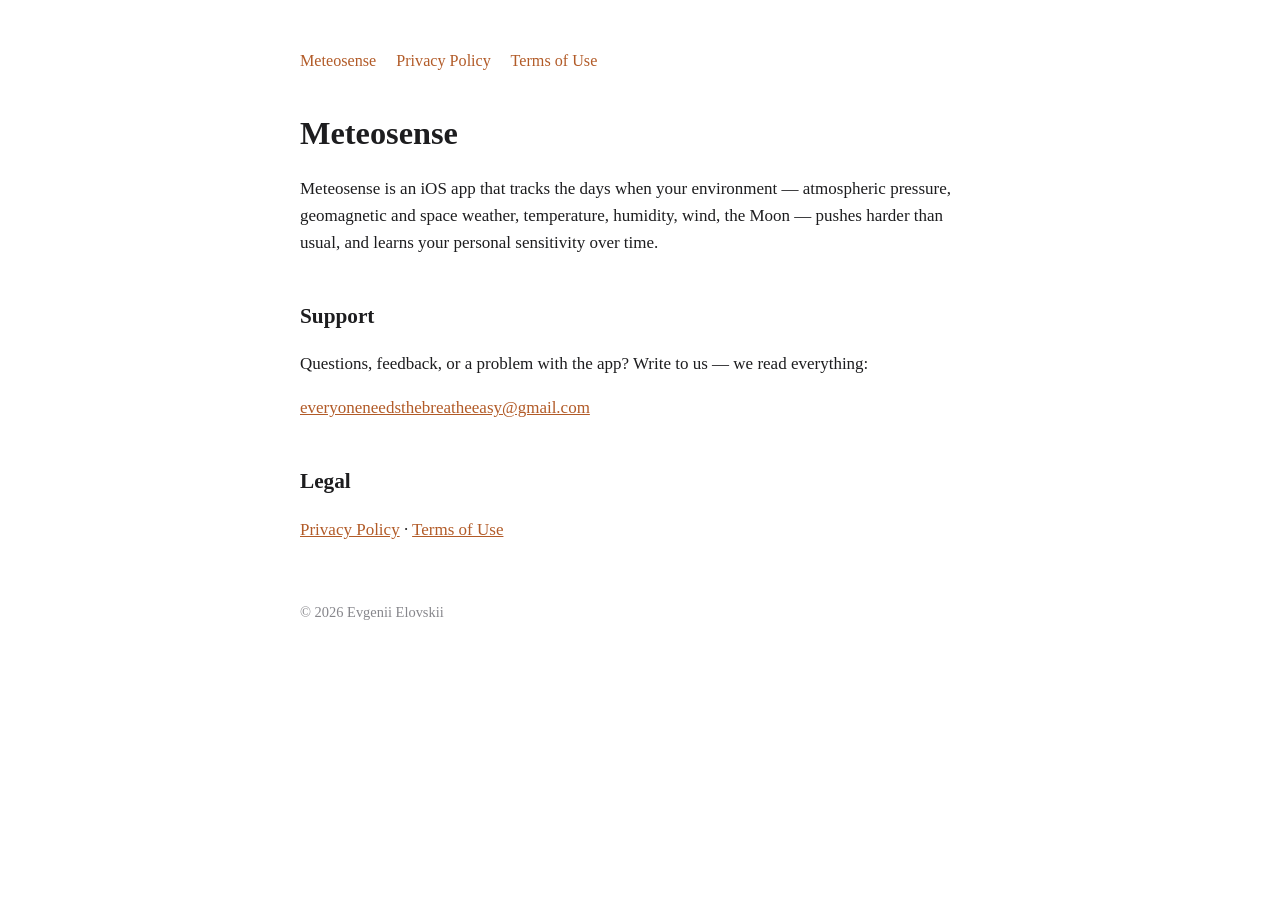
==== index.html @ d4ba09a6 "Meteosense support & legal pages (privacy, terms, support)" ====
<!DOCTYPE html>
<html lang="en">
<head>
<meta charset="utf-8">
<meta name="viewport" content="width=device-width, initial-scale=1">
<title>Meteosense — Support</title>
<style>
  body { font: 17px/1.6 -apple-system, BlinkMacSystemFont, "Segoe UI", Georgia, serif;
         color: #1d1d1f; max-width: 680px; margin: 0 auto; padding: 48px 20px 80px; }
  h1 { font-size: 1.9em; line-height: 1.2; }
  h2 { font-size: 1.25em; margin-top: 2em; }
  a { color: #b25b28; }
  nav { margin-bottom: 2.5em; font-size: 0.95em; }
  nav a { margin-right: 16px; text-decoration: none; }
  footer { margin-top: 4em; font-size: 0.85em; color: #86868b; }
  @media (prefers-color-scheme: dark) {
    body { background: #111; color: #eee; }
    a { color: #e8955c; }
    footer { color: #888; }
  }
</style>
</head>
<body>
<nav><a href="index.html">Meteosense</a> <a href="privacy.html">Privacy Policy</a> <a href="terms.html">Terms of Use</a></nav>
<h1>Meteosense</h1>
<p>Meteosense is an iOS app that tracks the days when your environment — atmospheric
pressure, geomagnetic and space weather, temperature, humidity, wind, the Moon —
pushes harder than usual, and learns your personal sensitivity over time.</p>

<h2>Support</h2>
<p>Questions, feedback, or a problem with the app? Write to us — we read everything:</p>
<p><a href="mailto:everyoneneedsthebreatheeasy@gmail.com">everyoneneedsthebreatheeasy@gmail.com</a></p>

<h2>Legal</h2>
<p><a href="privacy.html">Privacy Policy</a> · <a href="terms.html">Terms of Use</a></p>

<footer>&copy; 2026 Evgenii Elovskii</footer>
</body>
</html>
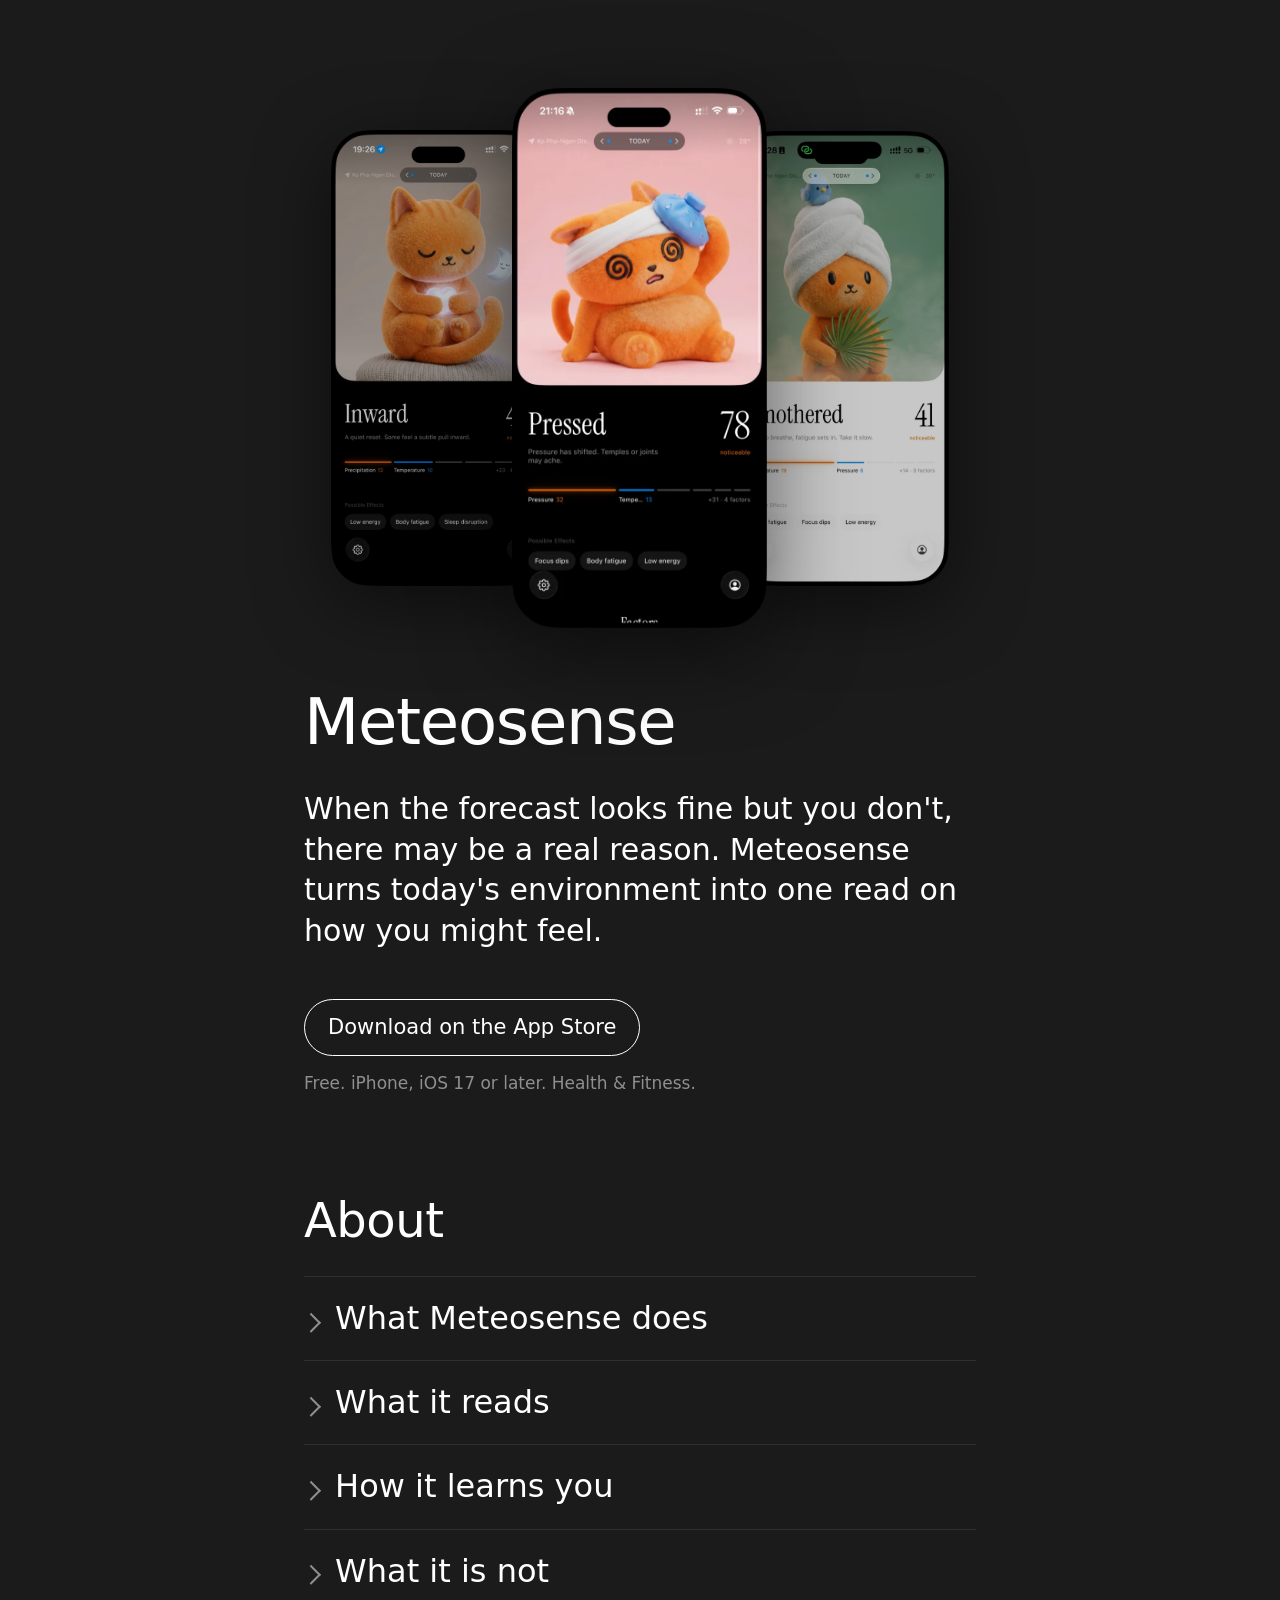
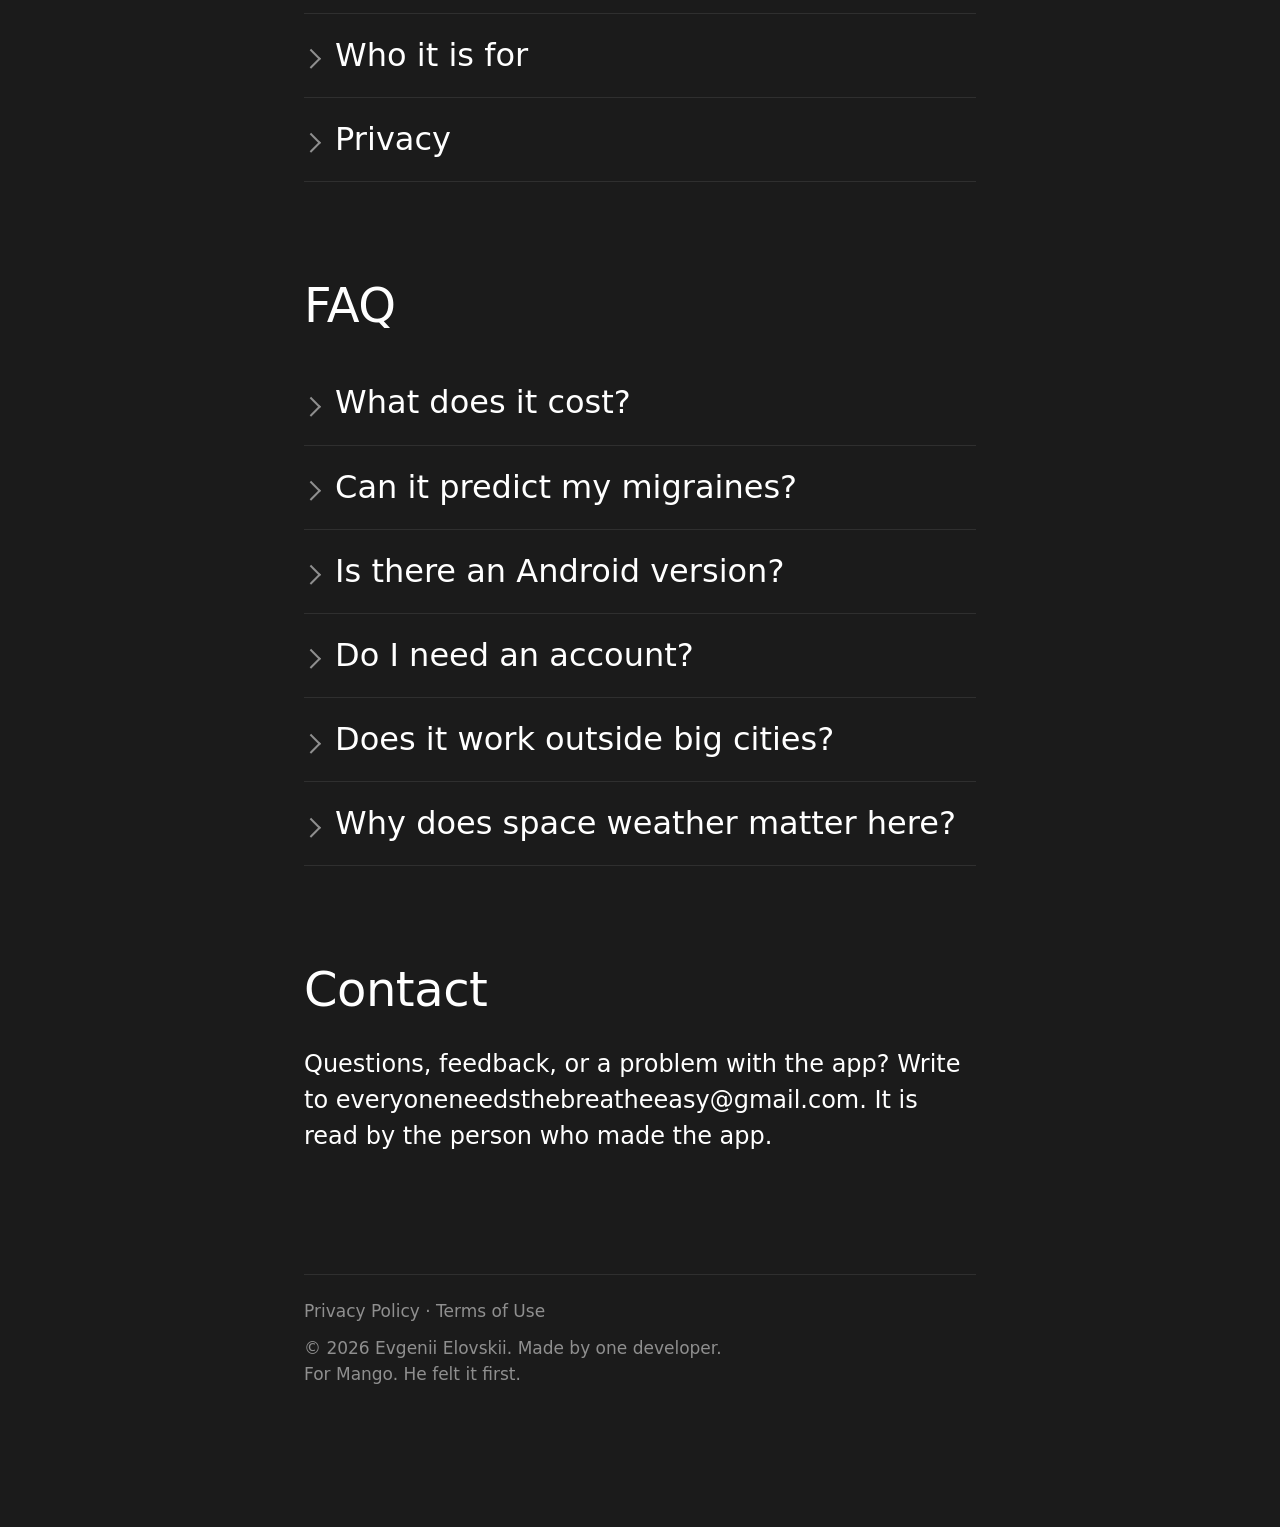
==== commit 0be85c88: "Turn the support page into a product page The site was a bare support stub with no link to the App S" ====
--- a/index.html
+++ b/index.html
@@ -3,37 +3,253 @@
 <head>
 <meta charset="utf-8">
 <meta name="viewport" content="width=device-width, initial-scale=1">
-<title>Meteosense — Support</title>
-<style>
-  body { font: 17px/1.6 -apple-system, BlinkMacSystemFont, "Segoe UI", Georgia, serif;
-         color: #1d1d1f; max-width: 680px; margin: 0 auto; padding: 48px 20px 80px; }
-  h1 { font-size: 1.9em; line-height: 1.2; }
-  h2 { font-size: 1.25em; margin-top: 2em; }
-  a { color: #b25b28; }
-  nav { margin-bottom: 2.5em; font-size: 0.95em; }
-  nav a { margin-right: 16px; text-decoration: none; }
-  footer { margin-top: 4em; font-size: 0.85em; color: #86868b; }
-  @media (prefers-color-scheme: dark) {
-    body { background: #111; color: #eee; }
-    a { color: #e8955c; }
-    footer { color: #888; }
-  }
-</style>
+<title>Meteosense: Weather &amp; Fatigue — iOS app for weather-sensitive days</title>
+<meta name="description" content="Meteosense is a free iOS app that scores how hard today's environment is pushing on you: barometric pressure, temperature, humidity, wind, geomagnetic storms, solar flares and the Moon. It names the day and learns your personal sensitivity. Not a weather app, not a medical tool.">
+<link rel="canonical" href="https://elovskii.github.io/meteosense_app/">
+<meta name="apple-itunes-app" content="app-id=6755950801">
+<meta property="og:type" content="website">
+<meta property="og:title" content="Meteosense: Weather &amp; Fatigue">
+<meta property="og:description" content="Free iOS app that reads today's environmental load, pressure, geomagnetic storms, the Moon, and learns which factors are your triggers.">
+<meta property="og:url" content="https://elovskii.github.io/meteosense_app/">
+<meta property="og:image" content="https://elovskii.github.io/meteosense_app/img/og.jpg">
+<meta property="og:image:width" content="1200">
+<meta property="og:image:height" content="630">
+<meta property="og:image:alt" content="Meteosense showing a day named Pressed with a load of 78.">
+<meta name="twitter:card" content="summary_large_image">
+<meta name="twitter:image" content="https://elovskii.github.io/meteosense_app/img/og.jpg">
+<link rel="stylesheet" href="style.css">
 </head>
 <body>
-<nav><a href="index.html">Meteosense</a> <a href="privacy.html">Privacy Policy</a> <a href="terms.html">Terms of Use</a></nav>
+<div class="hero">
+  <img class="hero-shot hero-side" src="img/shot-inward.webp" width="560" height="1186"
+       decoding="async"
+       alt="Meteosense on a quiet day: the day is named Inward, with precipitation and temperature as the leading factors.">
+  <img class="hero-shot hero-main" src="img/shot-pressed.webp" width="560" height="1185"
+       decoding="async" fetchpriority="high"
+       alt="Meteosense on a heavy day: the day is named Pressed with a load of 78, driven by pressure and temperature, and possible effects listed as focus dips, body fatigue and low energy.">
+  <img class="hero-shot hero-side" src="img/shot-smothered.webp" width="560" height="1185"
+       decoding="async"
+       alt="Meteosense on a humid day: the day is named Smothered, with temperature and pressure leading.">
+</div>
+
 <h1>Meteosense</h1>
-<p>Meteosense is an iOS app that tracks the days when your environment — atmospheric
-pressure, geomagnetic and space weather, temperature, humidity, wind, the Moon —
-pushes harder than usual, and learns your personal sensitivity over time.</p>
-
-<h2>Support</h2>
-<p>Questions, feedback, or a problem with the app? Write to us — we read everything:</p>
-<p><a href="mailto:everyoneneedsthebreatheeasy@gmail.com">everyoneneedsthebreatheeasy@gmail.com</a></p>
-
-<h2>Legal</h2>
-<p><a href="privacy.html">Privacy Policy</a> · <a href="terms.html">Terms of Use</a></p>
-
-<footer>&copy; 2026 Evgenii Elovskii</footer>
+
+<p class="lede">When the forecast looks fine but you don't, there may be a real reason.
+Meteosense turns today's environment into one read on how you might feel.</p>
+
+<div class="cta">
+  <a href="https://apps.apple.com/app/id6755950801">Download on the App Store</a>
+  <p class="muted">Free. iPhone, iOS 17 or later. Health &amp; Fitness.</p>
+</div>
+
+<h2>About</h2>
+
+<details>
+  <summary>What Meteosense does</summary>
+  <div>
+    <p>It scores the environmental factors most weather apps treat as just "weather", measures
+    each one against what is normal for your area rather than against a global average, and adds
+    them into a single load number for the day. Calm days read calm, heavy days stand out.</p>
+    <p>Every day also gets a name, its character, for example <em>Pressed</em>, <em>Wired</em>,
+    <em>Smothered</em> or <em>Settled</em>, so an off day has a description and not only a score.</p>
+  </div>
+</details>
+
+<details>
+  <summary>What it reads</summary>
+  <div>
+    <ul>
+      <li>Barometric pressure, and how fast it is shifting.</li>
+      <li>Temperature, temperature swings, humidity and wind.</li>
+      <li>Geomagnetic activity (Kp index) and solar flares.</li>
+      <li>The Moon phase.</li>
+      <li>The rate of change of all of the above, which is often what you feel rather than the
+      value itself.</li>
+    </ul>
+  </div>
+</details>
+
+<details>
+  <summary>How it learns you</summary>
+  <div>
+    <p>You rate how you actually felt. Meteosense compares your ratings against the factors that
+    were active on those days and works out which ones are your personal triggers, then reweights
+    them. Two people in the same city can end up with different reads on the same day, because
+    they are not sensitive to the same things.</p>
+    <p>This takes real days to settle. The first weeks are the app learning you.</p>
+  </div>
+</details>
+
+<details>
+  <summary>What it is not</summary>
+  <div>
+    <p>It is not a weather app. Weather apps tell you what the sky is doing. Meteosense estimates
+    what the day may be doing to you, and it will call a sunny day heavy if the pressure and the
+    geomagnetic activity say so.</p>
+    <p>It is not a medical device and not a symptom diary. It describes environmental load, not
+    medical conditions. It does not record attacks or medication, it does not diagnose or treat
+    anything, and it does not replace advice from a clinician.</p>
+  </div>
+</details>
+
+<details>
+  <summary>Who it is for</summary>
+  <div>
+    <p>People who notice that certain days hit them harder and cannot explain why: pressure
+    headaches and migraine, fatigue on grey or humid days, poor sleep around a full moon, aches
+    before a front, sensitivity to geomagnetic storms.</p>
+    <p>If you have ever been told it is all in your head, this app exists to check whether your
+    environment had a hand in it.</p>
+  </div>
+</details>
+
+<details>
+  <summary>Privacy</summary>
+  <div>
+    <p>Your location is rounded to roughly 11 km before anything is requested. Your rating history
+    stays on your device. There is no account, no ads, no cross-app tracking and nothing sold.
+    Details in the <a href="privacy.html">Privacy Policy</a>.</p>
+  </div>
+</details>
+
+<h2>FAQ</h2>
+
+<details>
+  <summary>What does it cost?</summary>
+  <div>
+    <p>Free to download, with full access for the first 10 days. After that today's score, your
+    day archetype and your daily check-in stay free. An optional Premium subscription, monthly or
+    annual, keeps the full factor breakdown, your history and your personal trigger map.</p>
+  </div>
+</details>
+
+<details>
+  <summary>Can it predict my migraines?</summary>
+  <div>
+    <p>No. It flags the days when barometric and geomagnetic swings run high, so a hard day is
+    less of a surprise, and it can warn you the night before one. Whether that turns into an
+    attack depends on far more than the weather. It is a heads-up, not a prediction and not a
+    medical tool.</p>
+  </div>
+</details>
+
+<details>
+  <summary>Is there an Android version?</summary>
+  <div>
+    <p>No. Meteosense is iPhone only, iOS 17 or later. There is no Android, iPad or web version.</p>
+  </div>
+</details>
+
+<details>
+  <summary>Do I need an account?</summary>
+  <div>
+    <p>No. There is no sign-up, no name and no email. The app asks for your location, or you can
+    type in a city instead.</p>
+  </div>
+</details>
+
+<details>
+  <summary>Does it work outside big cities?</summary>
+  <div>
+    <p>Yes, anywhere. Each factor is scored against the climate normal for your own coordinates,
+    so a humid day in the tropics and a humid day in a dry continental winter are not treated the
+    same way.</p>
+  </div>
+</details>
+
+<details>
+  <summary>Why does space weather matter here?</summary>
+  <div>
+    <p>Geomagnetic storms and solar flares are the part ordinary weather apps do not surface at
+    all, and many sensitive people report reacting to them. Meteosense tracks the Kp index and
+    flare activity alongside the atmospheric factors, so a clear, calm-looking day can still read
+    as heavy.</p>
+  </div>
+</details>
+
+<h2>Contact</h2>
+<p>Questions, feedback, or a problem with the app? Write to
+<a href="mailto:everyoneneedsthebreatheeasy@gmail.com">everyoneneedsthebreatheeasy@gmail.com</a>.
+It is read by the person who made the app.</p>
+
+<footer>
+  <p class="footer-links"><a href="privacy.html">Privacy Policy</a> · <a href="terms.html">Terms of Use</a></p>
+  <p>&copy; 2026 Evgenii Elovskii. Made by one developer.<br>
+  For Mango. He felt it first.</p>
+</footer>
+
+<script type="application/ld+json">
+{
+  "@context": "https://schema.org",
+  "@graph": [
+    {
+      "@type": "SoftwareApplication",
+      "name": "Meteosense: Weather & Fatigue",
+      "alternateName": "Meteosense",
+      "operatingSystem": "iOS 17.0 or later",
+      "applicationCategory": "HealthApplication",
+      "applicationSubCategory": "Weather sensitivity / biometeorology",
+      "downloadUrl": "https://apps.apple.com/app/id6755950801",
+      "installUrl": "https://apps.apple.com/app/id6755950801",
+      "url": "https://elovskii.github.io/meteosense_app/",
+      "description": "Meteosense scores how hard today's environment is pushing on you: barometric pressure, temperature, humidity, wind, geomagnetic storms (Kp index), solar flares and the Moon phase, each measured against what is normal for your area and summed into one daily load number. It names the day's state and learns which factors are your personal triggers from your own ratings. It is not a weather app and not a medical tool.",
+      "author": { "@type": "Person", "name": "Evgenii Elovskii" },
+      "publisher": { "@type": "Person", "name": "Evgenii Elovskii" },
+      "offers": {
+        "@type": "Offer",
+        "price": "0",
+        "priceCurrency": "USD",
+        "description": "Free to download. Today's score, day archetype and daily check-in are free. Optional Premium subscription unlocks the full factor breakdown, history and personal trigger map."
+      },
+      "featureList": [
+        "Daily environmental load score from pressure, temperature, humidity, wind and rate of change",
+        "Space weather: geomagnetic storm (Kp index) and solar flare tracking",
+        "Moon phase sensitivity",
+        "Named day states such as Pressed, Wired, Smothered and Settled",
+        "Personal sensitivity learned from your own day ratings",
+        "Seven-day outlook with a heads-up before a heavy day",
+        "Location rounded to about 11 km, history kept on device"
+      ],
+      "isAccessibleForFree": true,
+      "inLanguage": "en"
+    },
+    {
+      "@type": "FAQPage",
+      "mainEntity": [
+        {
+          "@type": "Question",
+          "name": "What does Meteosense cost?",
+          "acceptedAnswer": { "@type": "Answer", "text": "Free to download, with full access for the first 10 days. After that today's score, your day archetype and your daily check-in stay free. An optional Premium subscription, monthly or annual, keeps the full factor breakdown, your history and your personal trigger map." }
+        },
+        {
+          "@type": "Question",
+          "name": "Can Meteosense predict my migraines?",
+          "acceptedAnswer": { "@type": "Answer", "text": "No. It flags the days when barometric and geomagnetic swings run high, so a hard day is less of a surprise, and it can warn you the night before one. Whether that turns into an attack depends on far more than the weather. It is a heads-up, not a prediction and not a medical tool." }
+        },
+        {
+          "@type": "Question",
+          "name": "Is there an Android version of Meteosense?",
+          "acceptedAnswer": { "@type": "Answer", "text": "No. Meteosense is iPhone only, iOS 17 or later. There is no Android, iPad or web version." }
+        },
+        {
+          "@type": "Question",
+          "name": "Do I need an account to use Meteosense?",
+          "acceptedAnswer": { "@type": "Answer", "text": "No. There is no sign-up, no name and no email. The app asks for your location, or you can type in a city instead." }
+        },
+        {
+          "@type": "Question",
+          "name": "Does Meteosense work outside big cities?",
+          "acceptedAnswer": { "@type": "Answer", "text": "Yes, anywhere. Each factor is scored against the climate normal for your own coordinates, so a humid day in the tropics and a humid day in a dry continental winter are not treated the same way." }
+        },
+        {
+          "@type": "Question",
+          "name": "Why does space weather matter in Meteosense?",
+          "acceptedAnswer": { "@type": "Answer", "text": "Geomagnetic storms and solar flares are the part ordinary weather apps do not surface at all, and many sensitive people report reacting to them. Meteosense tracks the Kp index and flare activity alongside the atmospheric factors, so a clear, calm-looking day can still read as heavy." }
+        }
+      ]
+    }
+  ]
+}
+</script>
 </body>
 </html>
--- a/style.css
+++ b/style.css
@@ -0,0 +1,198 @@
+/* Meteosense site style. Dark, system sans, large type, single 720px column. */
+
+:root {
+  color-scheme: dark;
+  --bg: #1b1b1b;
+  --fg: #ffffff;
+  --muted: #8f8f8f;
+  --rule: #2f2f2f;
+  --accent: #e8955c;
+}
+
+* { box-sizing: border-box; }
+
+body {
+  margin: 0 auto;
+  max-width: 720px;
+  padding: clamp(40px, 8vw, 88px) 24px clamp(80px, 14vw, 140px);
+  background: var(--bg);
+  color: var(--fg);
+  font-family: ui-sans-serif, system-ui, -apple-system, BlinkMacSystemFont, "Segoe UI", sans-serif;
+  font-size: clamp(18px, 2.4vw, 24px);
+  line-height: 1.5;
+  font-weight: 400;
+  -webkit-font-smoothing: antialiased;
+  text-rendering: optimizeLegibility;
+}
+
+/* Wordmark row */
+nav {
+  font-size: clamp(15px, 1.7vw, 17px);
+  color: var(--muted);
+  margin-bottom: clamp(28px, 5vw, 48px);
+}
+nav a { color: var(--muted); margin-right: 20px; }
+nav a:hover { color: var(--fg); }
+
+h1 {
+  font-size: clamp(40px, 7.2vw, 64px);
+  line-height: 1.08;
+  font-weight: 500;
+  letter-spacing: -0.02em;
+  margin: 0 0 clamp(20px, 3vw, 32px);
+}
+
+h2 {
+  font-size: clamp(28px, 5vw, 48px);
+  line-height: 1.15;
+  font-weight: 400;
+  letter-spacing: -0.01em;
+  margin: clamp(56px, 9vw, 96px) 0 clamp(16px, 2.4vw, 28px);
+}
+
+h3 {
+  font-size: clamp(19px, 2.4vw, 24px);
+  font-weight: 500;
+  margin: 2em 0 0.4em;
+}
+
+p { margin: 0 0 1em; }
+p:last-child { margin-bottom: 0; }
+
+.lede { font-size: clamp(20px, 3vw, 30px); line-height: 1.35; font-weight: 400; }
+.muted { color: var(--muted); font-size: clamp(15px, 1.7vw, 17px); }
+
+a { color: var(--fg); text-decoration: none; }
+a:hover { text-decoration: underline; text-underline-offset: 4px; }
+a.plain { color: var(--muted); }
+a.plain:hover { color: var(--fg); }
+
+/* App Store call to action */
+.cta { margin: clamp(32px, 5vw, 48px) 0 0; }
+.cta a {
+  display: inline-block;
+  padding: 0.55em 1.1em;
+  border: 1px solid var(--fg);
+  border-radius: 999px;
+  font-size: clamp(17px, 2vw, 21px);
+  transition: background 0.15s ease, color 0.15s ease;
+}
+.cta a:hover { background: var(--fg); color: var(--bg); text-decoration: none; }
+.cta .muted { margin-top: 0.9em; }
+
+/* Hero: three app screens fanned out, centre one in front */
+.hero {
+  display: flex;
+  justify-content: center;
+  align-items: center;
+  margin: 0 0 clamp(36px, 5.5vw, 60px);
+}
+.hero-shot {
+  display: block;
+  height: auto;
+  width: 32%;
+  filter: drop-shadow(0 22px 44px rgba(0, 0, 0, 0.55));
+}
+.hero-main {
+  width: 38%;
+  position: relative;
+  z-index: 2;
+}
+.hero-side {
+  z-index: 1;
+  filter: drop-shadow(0 18px 36px rgba(0, 0, 0, 0.5)) brightness(0.78);
+}
+.hero-side:first-child { margin-right: -5%; }
+.hero-side:last-child { margin-left: -5%; }
+
+/* Light entrance: the centre screen rises, the two behind it fan outwards */
+@keyframes heroRise {
+  from { opacity: 0; transform: translateY(26px) scale(0.97); }
+  to   { opacity: 1; transform: none; }
+}
+@keyframes heroFanLeft {
+  from { opacity: 0; transform: translate(9%, 18px) scale(0.94); }
+  to   { opacity: 1; transform: none; }
+}
+@keyframes heroFanRight {
+  from { opacity: 0; transform: translate(-9%, 18px) scale(0.94); }
+  to   { opacity: 1; transform: none; }
+}
+.hero-main { animation: heroRise 0.8s cubic-bezier(0.2, 0.7, 0.3, 1) 0.05s both; }
+.hero-side:first-child { animation: heroFanLeft 0.8s cubic-bezier(0.2, 0.7, 0.3, 1) 0.22s both; }
+.hero-side:last-child { animation: heroFanRight 0.8s cubic-bezier(0.2, 0.7, 0.3, 1) 0.32s both; }
+
+h1, .lede, .cta { animation: heroRise 0.7s cubic-bezier(0.2, 0.7, 0.3, 1) both; }
+h1 { animation-delay: 0.30s; }
+.lede { animation-delay: 0.38s; }
+.cta { animation-delay: 0.46s; }
+
+@media (prefers-reduced-motion: reduce) {
+  .hero-shot, h1, .lede, .cta { animation: none; }
+}
+
+/* One screen is enough on a phone; three would be unreadable */
+@media (max-width: 600px) {
+  .hero-side { display: none; }
+  .hero-main { width: 58%; }
+}
+
+ul { padding-left: 1.1em; margin: 0 0 1em; }
+li { margin-bottom: 0.45em; }
+li:last-child { margin-bottom: 0; }
+
+/* Accordion rows, one per line, chevron on the left */
+details { border-bottom: 1px solid var(--rule); }
+details:first-of-type { border-top: 1px solid var(--rule); }
+
+summary {
+  display: flex;
+  align-items: baseline;
+  gap: 0.55em;
+  list-style: none;
+  cursor: pointer;
+  padding: clamp(14px, 2vw, 20px) 0;
+  font-size: clamp(20px, 3.2vw, 32px);
+  line-height: 1.35;
+  font-weight: 400;
+}
+summary::-webkit-details-marker { display: none; }
+
+summary::before {
+  content: "";
+  flex: none;
+  width: 0.36em;
+  height: 0.36em;
+  margin-top: 0.16em;
+  border-right: 2px solid var(--muted);
+  border-bottom: 2px solid var(--muted);
+  transform: rotate(-45deg);
+  transition: transform 0.18s ease;
+}
+details[open] summary::before { transform: rotate(45deg); }
+summary:hover::before { border-color: var(--fg); }
+
+details > div {
+  padding: 0 0 clamp(20px, 3vw, 32px) 1.9em;
+}
+
+footer {
+  margin-top: clamp(72px, 12vw, 120px);
+  padding-top: 24px;
+  border-top: 1px solid var(--rule);
+  color: var(--muted);
+  font-size: clamp(15px, 1.7vw, 17px);
+}
+footer p { margin: 0 0 0.7em; }
+footer p:last-child { margin-bottom: 0; }
+footer a { color: var(--muted); }
+footer a:hover { color: var(--fg); }
+body.doc footer a { text-decoration: none; }
+
+/* Legal documents: same skin, document-scale type */
+body.doc { font-size: clamp(16px, 1.9vw, 19px); line-height: 1.65; }
+body.doc h1 { font-size: clamp(30px, 4.6vw, 40px); }
+body.doc h2 { font-size: clamp(21px, 2.6vw, 26px); margin: 2.2em 0 0.5em; font-weight: 500; }
+body.doc h3 { font-size: clamp(18px, 2.1vw, 20px); }
+body.doc a { text-decoration: underline; text-underline-offset: 3px; }
+body.doc nav a { text-decoration: none; }
